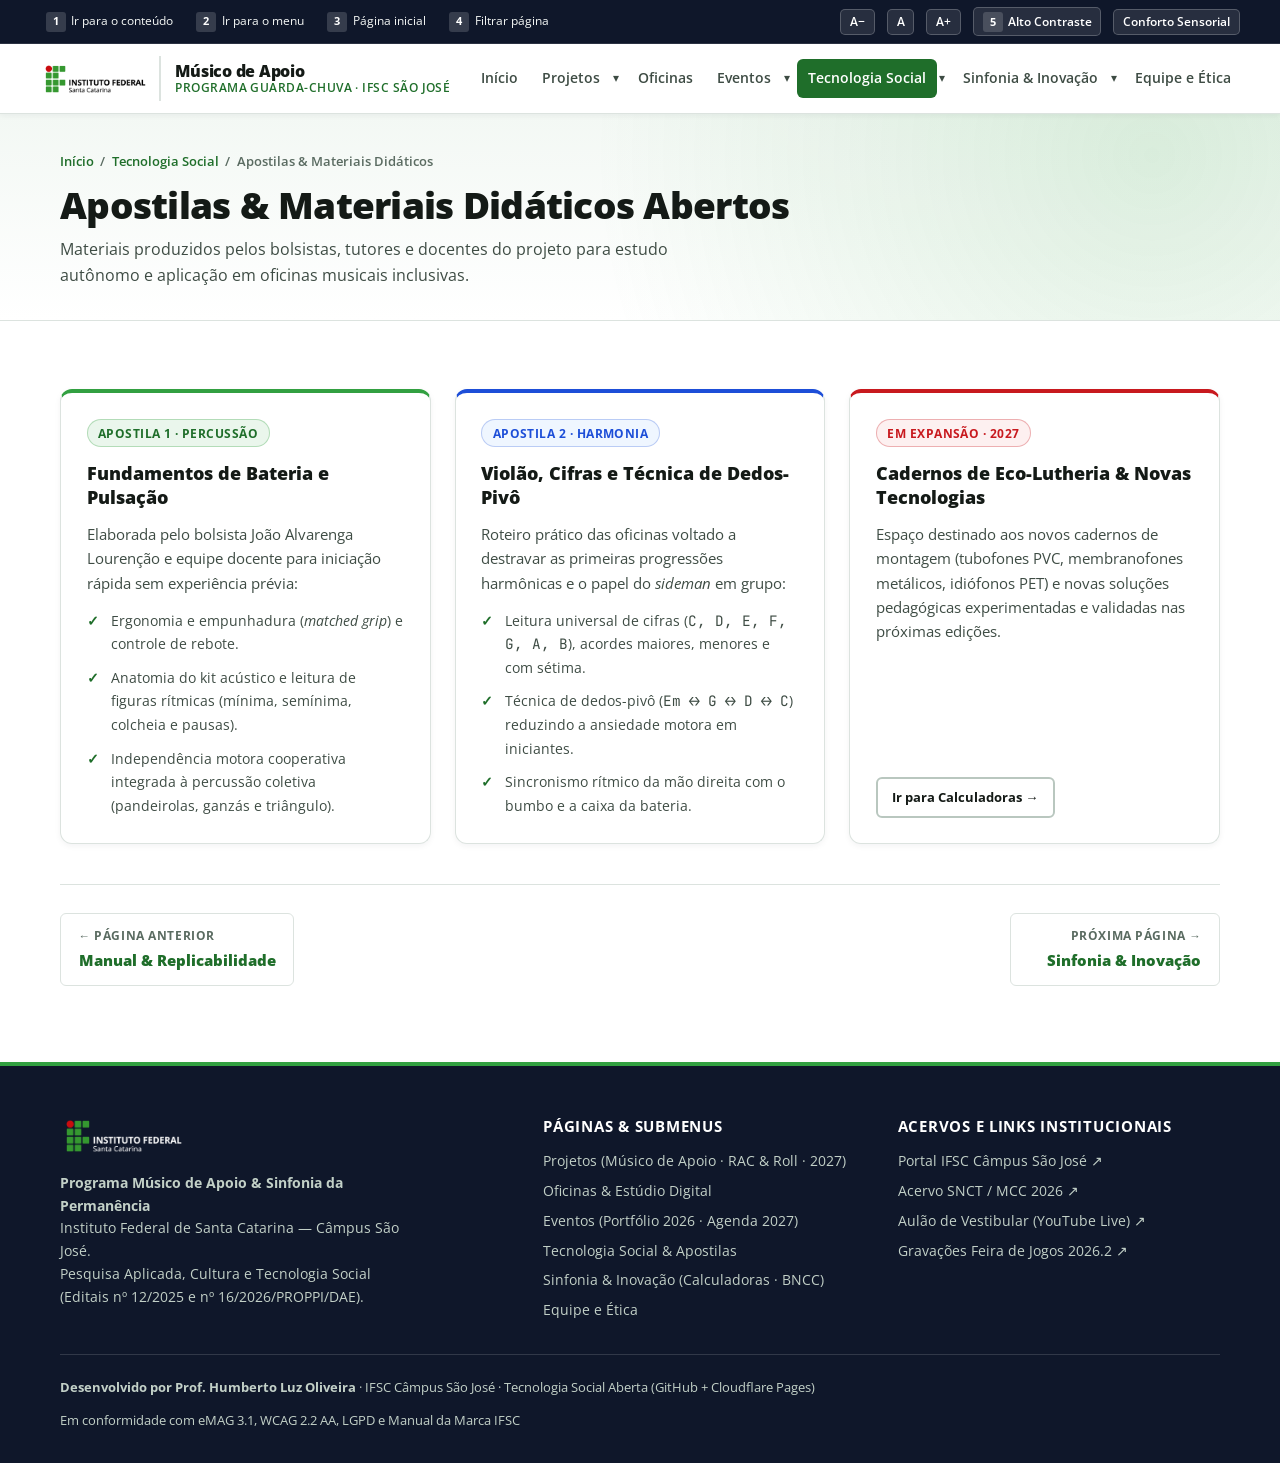
==== apostilas.html @ 7d4e24f7 "feat: versao inicial v3.1 do portal Programa Musico de Apoio e Sinfonia da Permanencia (12 paginas)" ====
<!DOCTYPE html>
<html lang="pt-BR">
<head>
  <meta charset="UTF-8">
  <meta name="viewport" content="width=device-width, initial-scale=1.0">
  <title>Apostilas & Materiais Didáticos | Programa Músico de Apoio — IFSC São José</title>
  <meta name="description" content="Apostilas de bateria, violão (dedos-pivô) e acervo aberto do Programa Músico de Apoio.">
  <link rel="preconnect" href="https://fonts.googleapis.com">
  <link rel="preconnect" href="https://fonts.gstatic.com" crossorigin>
  <link href="https://fonts.googleapis.com/css2?family=JetBrains+Mono:wght@500;700&family=Open+Sans:wght@400;600;700;800&display=swap" rel="stylesheet">
  <link rel="stylesheet" href="assets/css/style.css">
</head>
<body>

  <!-- BARRA DE ACESSIBILIDADE GOVERNAMENTAL (eMAG 3.1 / WCAG 2.2 AA / TEA) -->
  <div class="a11y-bar" role="region" aria-label="Barra de acessibilidade">
    <div class="container a11y-bar__inner">
      <ul class="a11y-shortcuts">
        <li><a href="#conteudo-principal" accesskey="1"><span class="a11y-key">1</span> Ir para o conteúdo</a></li>
        <li><a href="#menu-principal" accesskey="2"><span class="a11y-key">2</span> Ir para o menu</a></li>
        <li><a href="index.html" accesskey="3"><span class="a11y-key">3</span> Página inicial</a></li>
        <li><a href="#search-drawer" id="trigger-search" accesskey="4"><span class="a11y-key">4</span> Filtrar página</a></li>
      </ul>
      <div class="a11y-controls" role="group" aria-label="Controles visuais e sensoriais">
        <button type="button" class="a11y-btn" id="btn-font-dec" title="Diminuir tamanho da fonte" aria-label="Diminuir tamanho da fonte">A−</button>
        <button type="button" class="a11y-btn" id="btn-font-reset" title="Restaurar tamanho padrão da fonte" aria-label="Restaurar tamanho da fonte">A</button>
        <button type="button" class="a11y-btn" id="btn-font-inc" title="Aumentar tamanho da fonte" aria-label="Aumentar tamanho da fonte">A+</button>
        <button type="button" class="a11y-btn" id="btn-contrast" accesskey="5" aria-pressed="false" title="Alternar modo de alto contraste (Alt + 5)">
          <span class="a11y-key">5</span> Alto Contraste
        </button>
        <button type="button" class="a11y-btn" id="btn-motion" aria-pressed="false" title="Reduzir animações para conforto sensorial">
          Conforto Sensorial
        </button>
      </div>
    </div>
  </div>

  <!-- CABEÇALHO INSTITUCIONAL & MENU PRINCIPAL EXPANSÍVEL -->
  <header class="site-header" role="banner">
    <div class="container site-header__inner">
      <a href="index.html" class="brand-group" aria-label="IFSC Câmpus São José — Início do Portal Músico de Apoio">
        <div class="brand-logo-wrap">
          <img src="assets/img/ifsc-horizontal-cor.png" alt="Instituto Federal de Santa Catarina — IFSC" class="brand-logo logo-light" width="111" height="38">
          <img src="assets/img/ifsc-horizontal-branco.png" alt="Instituto Federal de Santa Catarina — IFSC" class="brand-logo logo-dark" width="111" height="38">
        </div>
        <div class="brand-text">
          <span class="brand-title">Músico de Apoio</span>
          <span class="brand-subtitle">Programa Guarda-Chuva · IFSC São José</span>
        </div>
      </a>

      <button type="button" class="nav-toggle" id="nav-toggle" aria-expanded="false" aria-controls="menu-principal">
        ☰ Menu
      </button>

      <nav class="main-nav" id="menu-principal" aria-label="Navegação principal do portal">
        <ul class="nav-list">
          <li class="nav-item"><a class="nav-link" href="index.html">Início</a></li>
          <li class="nav-item nav-item--has-sub">
            <a class="nav-link" href="projeto.html">Projetos</a>
            <button type="button" class="nav-caret-btn" aria-expanded="false" aria-label="Expandir submenu de Projetos">▾</button>
            <ul class="dropdown-menu" aria-label="Submenu de Projetos">
              <li><a class="dropdown-link" href="projeto.html">Músico de Apoio (Base &amp; Editais)<small>Metodologia PHC/PPE, Sala de Música e ciclos PROPPI/DAE</small></a></li>
              <li><a class="dropdown-link" href="projeto-rac-and-roll.html">Banda RAC &amp; Roll<small>Projeto musical organizado pelo Prof. Jorge Luiz Pereira</small></a></li>
              <li><a class="dropdown-link" href="projetos-futuros.html">Projetos Futuros · Ciclo 2027<small>Incubadora de novas iniciativas e oficinas em planejamento</small></a></li>
            </ul>
          </li>
          <li class="nav-item"><a class="nav-link" href="oficinas.html">Oficinas</a></li>
          <li class="nav-item nav-item--has-sub">
            <a class="nav-link" href="eventos.html">Eventos</a>
            <button type="button" class="nav-caret-btn" aria-expanded="false" aria-label="Expandir submenu de Eventos">▾</button>
            <ul class="dropdown-menu" aria-label="Submenu de Eventos">
              <li><a class="dropdown-link" href="eventos.html">Portfólio 2026 (Realizados)<small>SNCT/MCC, Aulão de Vestibular Live e Feira de Jogos</small></a></li>
              <li><a class="dropdown-link" href="eventos-2027.html">Agenda &amp; Eventos 2027<small>Calendário anual de apresentações e participações previstas</small></a></li>
            </ul>
          </li>
          <li class="nav-item nav-item--has-sub">
            <a class="nav-link active" href="tecnologia-social.html">Tecnologia Social</a>
            <button type="button" class="nav-caret-btn" aria-expanded="false" aria-label="Expandir submenu de Tecnologia Social">▾</button>
            <ul class="dropdown-menu" aria-label="Submenu de Tecnologia Social">
              <li><a class="dropdown-link" href="tecnologia-social.html">Manual &amp; Replicabilidade<small>Guia de implantação na Rede Federal e ciência aberta</small></a></li>
              <li><a class="dropdown-link active" href="apostilas.html" aria-current="page">Apostilas &amp; Materiais Didáticos<small>Bateria, Violão (dedos-pivô) e futuras tecnologias compartilhadas</small></a></li>
            </ul>
          </li>
          <li class="nav-item nav-item--has-sub">
            <a class="nav-link" href="sinfonia-inovacao.html">Sinfonia &amp; Inovação</a>
            <button type="button" class="nav-caret-btn" aria-expanded="false" aria-label="Expandir submenu de Sinfonia &amp; Inovação">▾</button>
            <ul class="dropdown-menu" aria-label="Submenu de Sinfonia &amp; Inovação">
              <li><a class="dropdown-link" href="sinfonia-inovacao.html">Calculadoras Científicas (PVC &amp; Domo 2V)<small>Eco-Lutheria e Geometria Geodésica 100% no navegador</small></a></li>
              <li><a class="dropdown-link" href="sinfonia-bncc.html">Matriz BNCC &amp; 7 Encontros<small>5 Unidades Curriculares, 11 habilidades e trilha didática</small></a></li>
            </ul>
          </li>
          <li class="nav-item"><a class="nav-link" href="equipe.html">Equipe e Ética</a></li>
        </ul>
      </nav>
    </div>

    <div class="search-drawer" id="search-drawer" hidden>
      <div class="container search-drawer__inner">
        <label for="site-search-input" class="sr-only">Filtrar conteúdos nesta página</label>
        <input type="search" id="site-search-input" class="search-input" placeholder="Filtrar conteúdos desta página (ex.: RAC &amp; Roll, BNCC, Domo, Tubofone, SNCT, ODS)...">
        <span class="search-results-count" id="search-results-count" aria-live="polite">Digite para filtrar</span>
        <button type="button" class="btn btn-secondary btn-sm" id="search-close">Fechar</button>
      </div>
    </div>
  </header>

  <main id="conteudo-principal" tabindex="-1">
    <section class="page-hero">
      <div class="container">
        <nav aria-label="Caminho de navegação">
          <ol class="breadcrumb">
            <li><a href="index.html">Início</a></li> <li aria-hidden="true">/</li> <li><a href="tecnologia-social.html">Tecnologia Social</a></li> <li aria-hidden="true">/</li> <li aria-current="page">Apostilas &amp; Materiais Didáticos</li>
          </ol>
        </nav>
        <h1>Apostilas &amp; Materiais Didáticos Abertos</h1>
        <p>Materiais produzidos pelos bolsistas, tutores e docentes do projeto para estudo autônomo e aplicação em oficinas musicais inclusivas.</p>
      </div>
    </section>
    <section class="section">
      <div class="container">
        <div class="grid-3" style="margin-bottom:2rem;">
          <article class="card card--accent-green" data-searchable>
            <span class="pill">Apostila 1 · Percussão</span>
            <h3>Fundamentos de Bateria e Pulsação</h3>
            <p>Elaborada pelo bolsista João Alvarenga Lourenção e equipe docente para iniciação rápida sem experiência prévia:</p>
            <ul class="check-list">
              <li>Ergonomia e empunhadura (<em>matched grip</em>) e controle de rebote.</li>
              <li>Anatomia do kit acústico e leitura de figuras rítmicas (mínima, semínima, colcheia e pausas).</li>
              <li>Independência motora cooperativa integrada à percussão coletiva (pandeirolas, ganzás e triângulo).</li>
            </ul>
          </article>

          <article class="card card--accent-blue" data-searchable>
            <span class="pill pill--blue">Apostila 2 · Harmonia</span>
            <h3>Violão, Cifras e Técnica de Dedos-Pivô</h3>
            <p>Roteiro prático das oficinas voltado a destravar as primeiras progressões harmônicas e o papel do <em>sideman</em> em grupo:</p>
            <ul class="check-list">
              <li>Leitura universal de cifras (<span class="mono">C, D, E, F, G, A, B</span>), acordes maiores, menores e com sétima.</li>
              <li>Técnica de dedos-pivô (<span class="mono">Em ↔ G ↔ D ↔ C</span>) reduzindo a ansiedade motora em iniciantes.</li>
              <li>Sincronismo rítmico da mão direita com o bumbo e a caixa da bateria.</li>
            </ul>
          </article>

          <article class="card card--accent-red" data-searchable>
            <span class="pill pill--red">Em Expansão · 2027</span>
            <h3>Cadernos de Eco-Lutheria &amp; Novas Tecnologias</h3>
            <p>Espaço destinado aos novos cadernos de montagem (tubofones PVC, membranofones metálicos, idiófonos PET) e novas soluções pedagógicas experimentadas e validadas nas próximas edições.</p>
            <div style="margin-top:auto;padding-top:0.5rem;">
              <a href="sinfonia-inovacao.html" class="btn btn-secondary btn-sm">Ir para Calculadoras →</a>
            </div>
          </article>
        </div>

      <nav class="page-pager" aria-label="Navegação entre páginas">
        <a href="tecnologia-social.html" class="pager-link"><span class="pager-dir">← Página anterior</span><span class="pager-title">Manual &amp; Replicabilidade</span></a>
        <a href="sinfonia-inovacao.html" class="pager-link pager-link--next"><span class="pager-dir">Próxima página →</span><span class="pager-title">Sinfonia &amp; Inovação</span></a>
      </nav>
      </div>
    </section>
  </main>

  <!-- RODAPÉ INSTITUCIONAL -->
  <footer class="site-footer" role="contentinfo">
    <div class="container">
      <div class="footer-grid">
        <div>
          <img src="assets/img/ifsc-horizontal-branco.png" alt="Instituto Federal de Santa Catarina — IFSC" class="footer-logo" width="128" height="44">
          <p style="font-size:0.86rem;color:var(--text-on-dark-muted);margin:0;max-width:44ch;">
            <strong>Programa Músico de Apoio &amp; Sinfonia da Permanência</strong><br>
            Instituto Federal de Santa Catarina — Câmpus São José.<br>
            Pesquisa Aplicada, Cultura e Tecnologia Social (Editais nº 12/2025 e nº 16/2026/PROPPI/DAE).
          </p>
        </div>

        <div>
          <h3>Páginas &amp; Submenus</h3>
          <ul class="footer-links">
            <li><a href="projeto.html">Projetos (Músico de Apoio · RAC &amp; Roll · 2027)</a></li>
            <li><a href="oficinas.html">Oficinas &amp; Estúdio Digital</a></li>
            <li><a href="eventos.html">Eventos (Portfólio 2026 · Agenda 2027)</a></li>
            <li><a href="tecnologia-social.html">Tecnologia Social &amp; Apostilas</a></li>
            <li><a href="sinfonia-inovacao.html">Sinfonia &amp; Inovação (Calculadoras · BNCC)</a></li>
            <li><a href="equipe.html">Equipe e Ética</a></li>
          </ul>
        </div>

        <div>
          <h3>Acervos e Links Institucionais</h3>
          <ul class="footer-links">
            <li><a href="https://www.ifsc.edu.br/web/campus-sao-jose" target="_blank" rel="noopener noreferrer">Portal IFSC Câmpus São José ↗</a></li>
            <li><a href="https://drive.google.com/drive/folders/19b-qqgw5ElqcGSa6ewLfSHoE83AjjyEx?usp=sharing" target="_blank" rel="noopener noreferrer">Acervo SNCT / MCC 2026 ↗</a></li>
            <li><a href="https://www.youtube.com/live/t1BAm_mXt-0" target="_blank" rel="noopener noreferrer">Aulão de Vestibular (YouTube Live) ↗</a></li>
            <li><a href="https://drive.google.com/drive/folders/1a1DQWz-fpDmJqDzLh6jj91_zjrW52owD?usp=drive_link" target="_blank" rel="noopener noreferrer">Gravações Feira de Jogos 2026.2 ↗</a></li>
          </ul>
        </div>
      </div>

      <div class="footer-bottom">
        <span><strong>Desenvolvido por Prof. Humberto Luz Oliveira</strong> · IFSC Câmpus São José · Tecnologia Social Aberta (GitHub + Cloudflare Pages)</span>
        <span>Em conformidade com eMAG 3.1, WCAG 2.2 AA, LGPD e Manual da Marca IFSC</span>
      </div>
    </div>
  </footer>

  <!-- VLibras Widget Oficial do Governo Federal -->
  <div vw class="enabled">
    <div vw-access-button class="active"></div>
    <div vw-plugin-wrapper>
      <div class="vw-plugin-top-wrapper"></div>
    </div>
  </div>
  <script src="https://vlibras.gov.br/app/vlibras-plugin.js"></script>
  <script>if (window.VLibras) { new window.VLibras.Widget('https://vlibras.gov.br/app'); }</script>

  <script src="assets/js/main.js"></script>
</body>
</html>
---- assets/css/style.css ----
/* ==========================================================================
   PORTAL MÚSICO DE APOIO & SINFONIA DA PERMANÊNCIA — IFSC CÂMPUS SÃO JOSÉ
   Design System Oficial (Manual da Marca IFSC 2017 · eMAG 3.1 · WCAG 2.2 AA)
   ========================================================================== */

:root {
  /* Paleta Institucional IFSC */
  --ifsc-verde: #32A041;          /* rgb(50, 160, 65) - Primária oficial */
  --ifsc-verde-escuro: #1F6E2A;   /* Contraste >= 5.9:1 sobre branco (WCAG AA) */
  --ifsc-verde-profundo: #123F19; /* Fundos editoriais profundos */
  --ifsc-verde-suave: #EAF6EC;    /* Superfícies suaves */
  --ifsc-vermelho: #C8191E;       /* rgb(200, 25, 30) - Ponto focal oficial */
  --ifsc-vermelho-suave: #FDF0F0;

  /* Neutros Editoriais */
  --bg-page: #FFFFFF;
  --bg-subtle: #F5F7F6;
  --bg-card: #FFFFFF;
  --bg-dark: #0F172A;
  --bg-dark-elevated: #1E293B;
  --border-color: #DCE3DF;
  --border-strong: #B9C7BF;

  /* Tipografia */
  --text-main: #141A16;
  --text-secondary: #3E4C44;
  --text-muted: #5A6B61;
  --text-on-dark: #F4F7F5;
  --text-on-dark-muted: #C2D0C7;

  /* Semântica (sempre acompanhada de ícone + rótulo textual) */
  --accent-blue: #1D4ED8;
  --accent-blue-soft: #EFF6FF;
  --accent-amber: #B45309;
  --accent-amber-soft: #FFFBEB;

  /* Tipografia e Ritmo */
  --font-sans: 'Open Sans', -apple-system, BlinkMacSystemFont, 'Segoe UI', Roboto, sans-serif;
  --font-mono: 'JetBrains Mono', ui-monospace, SFMono-Regular, Menlo, monospace;
  --font-scale: 1;

  --radius-sm: 6px;
  --radius-md: 12px;
  --radius-lg: 18px;
  --radius-pill: 9999px;

  --shadow-sm: 0 2px 6px rgba(15, 23, 42, 0.05);
  --shadow-md: 0 10px 28px -8px rgba(15, 23, 42, 0.10);
  --shadow-lg: 0 20px 44px -14px rgba(15, 23, 42, 0.14);

  --container-max: 1200px;
  --header-offset: 118px;
}

/* ==========================================================================
   MODO ALTO CONTRASTE (eMAG 3.1 / WCAG AAA)
   ========================================================================== */
html.high-contrast {
  --ifsc-verde: #00FF66;
  --ifsc-verde-escuro: #00FF66;
  --ifsc-verde-profundo: #000000;
  --ifsc-verde-suave: #111111;
  --ifsc-vermelho: #FFEB00;
  --ifsc-vermelho-suave: #1A1A00;

  --bg-page: #000000;
  --bg-subtle: #0A0A0A;
  --bg-card: #000000;
  --bg-dark: #000000;
  --bg-dark-elevated: #111111;
  --border-color: #FFFFFF;
  --border-strong: #FFEB00;

  --text-main: #FFFFFF;
  --text-secondary: #FFFFFF;
  --text-muted: #FFEB00;
  --text-on-dark: #FFFFFF;
  --text-on-dark-muted: #FFEB00;

  --accent-blue: #66D9FF;
  --accent-blue-soft: #0D1B2A;
  --accent-amber: #FFEB00;
  --accent-amber-soft: #1F1B00;

  --shadow-sm: none;
  --shadow-md: none;
  --shadow-lg: none;
}

html.high-contrast .logo-light { display: none; }
html.high-contrast .logo-dark { display: block; }
html.high-contrast a,
html.high-contrast .nav-link.active {
  text-decoration: underline;
}
html.high-contrast .btn-primary {
  background: #FFEB00;
  color: #000000;
  border: 2px solid #FFFFFF;
}
html.high-contrast .btn-secondary {
  background: #000000;
  color: #FFFFFF;
  border: 2px solid #FFEB00;
}

/* Redução de Animações (Conforto Sensorial TEA/NAPNE + prefers-reduced-motion) */
html.reduce-motion *,
html.reduce-motion *::before,
html.reduce-motion *::after {
  animation-duration: 0.001ms !important;
  animation-iteration-count: 1 !important;
  transition-duration: 0.001ms !important;
  scroll-behavior: auto !important;
}

@media (prefers-reduced-motion: reduce) {
  *, *::before, *::after {
    animation-duration: 0.001ms !important;
    animation-iteration-count: 1 !important;
    transition-duration: 0.001ms !important;
    scroll-behavior: auto !important;
  }
}

/* ==========================================================================
   BASE & RESET SEMÂNTICO
   ========================================================================== */
*, *::before, *::after {
  box-sizing: border-box;
}

html {
  font-size: calc(16px * var(--font-scale));
  scroll-behavior: smooth;
  scroll-padding-top: var(--header-offset);
}

body {
  margin: 0;
  font-family: var(--font-sans);
  background-color: var(--bg-page);
  color: var(--text-main);
  line-height: 1.65;
  -webkit-font-smoothing: antialiased;
}

img {
  max-width: 100%;
  height: auto;
  display: block;
}

a {
  color: var(--ifsc-verde-escuro);
  text-decoration-thickness: 1.5px;
  text-underline-offset: 3px;
}

a:hover {
  color: var(--ifsc-verde-profundo);
}

:focus-visible {
  outline: 3px solid var(--ifsc-vermelho);
  outline-offset: 3px;
  border-radius: 4px;
}

.sr-only {
  position: absolute;
  width: 1px;
  height: 1px;
  padding: 0;
  margin: -1px;
  overflow: hidden;
  clip: rect(0, 0, 0, 0);
  white-space: nowrap;
  border: 0;
}

.container {
  width: 100%;
  max-width: var(--container-max);
  margin: 0 auto;
  padding: 0 1.25rem;
}

.mono {
  font-family: var(--font-mono);
}

/* ==========================================================================
   1. BARRA DE ACESSIBILIDADE GOVERNAMENTAL (eMAG 3.1)
   ========================================================================== */
.a11y-bar {
  background: var(--bg-dark);
  color: var(--text-on-dark);
  font-size: 0.78rem;
  border-bottom: 1px solid rgba(255, 255, 255, 0.12);
}

.a11y-bar__inner {
  display: flex;
  flex-wrap: wrap;
  align-items: center;
  justify-content: space-between;
  gap: 0.5rem 1rem;
  padding: 0.45rem 0;
}

.a11y-shortcuts,
.a11y-controls {
  display: flex;
  flex-wrap: wrap;
  align-items: center;
  gap: 0.4rem 0.75rem;
  list-style: none;
  margin: 0;
  padding: 0;
}

.a11y-shortcuts a {
  color: var(--text-on-dark);
  text-decoration: none;
  display: inline-flex;
  align-items: center;
  gap: 0.35rem;
  padding: 0.15rem 0.35rem;
  border-radius: 4px;
}

.a11y-shortcuts a:hover {
  background: rgba(255, 255, 255, 0.12);
  color: #FFFFFF;
}

.a11y-key {
  display: inline-flex;
  align-items: center;
  justify-content: center;
  min-width: 1.25rem;
  height: 1.25rem;
  padding: 0 0.25rem;
  border-radius: 3px;
  background: rgba(255, 255, 255, 0.16);
  color: #FFFFFF;
  font-weight: 700;
  font-size: 0.7rem;
}

.a11y-btn {
  background: rgba(255, 255, 255, 0.1);
  color: #FFFFFF;
  border: 1px solid rgba(255, 255, 255, 0.22);
  border-radius: 5px;
  padding: 0.22rem 0.55rem;
  font-family: inherit;
  font-size: 0.75rem;
  font-weight: 600;
  cursor: pointer;
  display: inline-flex;
  align-items: center;
  gap: 0.3rem;
  transition: background 0.2s ease, border-color 0.2s ease;
}

.a11y-btn:hover,
.a11y-btn[aria-pressed="true"] {
  background: var(--ifsc-verde);
  border-color: #FFFFFF;
  color: #FFFFFF;
}

html.high-contrast .a11y-btn[aria-pressed="true"] {
  background: #FFEB00;
  color: #000000;
}

/* ==========================================================================
   2. HEADER INSTITUCIONAL & NAVEGAÇÃO PRINCIPAL
   ========================================================================== */
.site-header {
  position: sticky;
  top: 0;
  z-index: 1000;
  background: rgba(255, 255, 255, 0.96);
  backdrop-filter: blur(12px);
  border-bottom: 1px solid var(--border-color);
  box-shadow: var(--shadow-sm);
}

html.high-contrast .site-header {
  background: #000000;
  border-bottom: 2px solid #FFFFFF;
}

.site-header__inner {
  display: flex;
  align-items: center;
  justify-content: space-between;
  gap: 1.25rem;
  padding: 0.75rem 0;
}

.brand-group {
  display: flex;
  align-items: center;
  gap: 0.9rem;
  text-decoration: none;
  color: var(--text-main);
  flex-shrink: 0;
}

.brand-logo-wrap {
  /* Margem de segurança conforme Manual da Marca IFSC */
  padding: 0.2rem 0.5rem 0.2rem 0;
  border-right: 2px solid var(--border-color);
}

.brand-logo {
  height: 38px;
  width: auto;
}

.logo-dark { display: none; }

.brand-text {
  display: flex;
  flex-direction: column;
  line-height: 1.2;
}

.brand-title {
  font-size: 1.02rem;
  font-weight: 800;
  color: var(--text-main);
  letter-spacing: -0.015em;
}

.brand-subtitle {
  font-size: 0.72rem;
  font-weight: 600;
  color: var(--ifsc-verde-escuro);
  text-transform: uppercase;
  letter-spacing: 0.04em;
}

.nav-toggle {
  display: none;
  background: var(--bg-subtle);
  border: 1px solid var(--border-strong);
  color: var(--text-main);
  border-radius: var(--radius-sm);
  padding: 0.45rem 0.7rem;
  font-size: 0.85rem;
  font-weight: 700;
  cursor: pointer;
  align-items: center;
  gap: 0.4rem;
}

.main-nav {
  display: flex;
  align-items: center;
}

.nav-list {
  display: flex;
  align-items: center;
  gap: 0.15rem;
  list-style: none;
  margin: 0;
  padding: 0;
}

.nav-item {
  position: relative;
}

.nav-item--has-sub {
  display: inline-flex;
  align-items: center;
}

.nav-link {
  display: inline-flex;
  align-items: center;
  gap: 0.3rem;
  padding: 0.5rem 0.68rem;
  border-radius: var(--radius-sm);
  font-size: 0.85rem;
  font-weight: 600;
  color: var(--text-secondary);
  text-decoration: none;
  transition: background 0.18s ease, color 0.18s ease;
  white-space: nowrap;
}

.nav-link:hover {
  background: var(--ifsc-verde-suave);
  color: var(--ifsc-verde-escuro);
}

.nav-link.active {
  background: var(--ifsc-verde-escuro);
  color: #FFFFFF;
}

.nav-caret-btn {
  background: transparent;
  border: 0;
  color: var(--text-secondary);
  padding: 0.42rem 0.32rem;
  margin-left: -0.2rem;
  border-radius: var(--radius-sm);
  cursor: pointer;
  font-size: 0.72rem;
  line-height: 1;
  display: inline-flex;
  align-items: center;
  justify-content: center;
  transition: background 0.18s ease, transform 0.18s ease, color 0.18s ease;
}

.nav-caret-btn:hover {
  background: var(--ifsc-verde-suave);
  color: var(--ifsc-verde-escuro);
}

.nav-item.open > .nav-caret-btn {
  transform: rotate(180deg);
}

.dropdown-menu {
  position: absolute;
  top: calc(100% + 4px);
  left: 0;
  min-width: 265px;
  list-style: none;
  margin: 0;
  padding: 0.45rem;
  background: var(--bg-card);
  border: 1px solid var(--border-strong);
  border-top: 3px solid var(--ifsc-verde);
  border-radius: var(--radius-md);
  box-shadow: var(--shadow-lg);
  z-index: 1100;
  opacity: 0;
  visibility: hidden;
  transform: translateY(6px);
  transition: opacity 0.16s ease, transform 0.16s ease, visibility 0.16s ease;
}

/* Ponte invisível evita que o menu feche ao mover o mouse do link até o dropdown */
.dropdown-menu::before {
  content: "";
  position: absolute;
  top: -10px;
  left: 0;
  right: 0;
  height: 10px;
}

.nav-item--has-sub:hover > .dropdown-menu,
.nav-item--has-sub:focus-within > .dropdown-menu,
.nav-item--has-sub.open > .dropdown-menu {
  opacity: 1;
  visibility: visible;
  transform: translateY(0);
}

.dropdown-link {
  display: flex;
  flex-direction: column;
  gap: 0.1rem;
  padding: 0.58rem 0.75rem;
  border-radius: var(--radius-sm);
  text-decoration: none;
  color: var(--text-main);
  font-size: 0.84rem;
  font-weight: 700;
  transition: background 0.15s ease, color 0.15s ease;
}

.dropdown-link small {
  font-size: 0.72rem;
  font-weight: 500;
  color: var(--text-muted);
}

.dropdown-link:hover {
  background: var(--ifsc-verde-suave);
  color: var(--ifsc-verde-escuro);
}

.dropdown-link.active {
  background: var(--ifsc-verde-suave);
  color: var(--ifsc-verde-escuro);
  border-left: 3px solid var(--ifsc-verde-escuro);
}

html.high-contrast .dropdown-menu {
  background: #000000;
  border: 2px solid #FFEB00;
}

html.high-contrast .dropdown-link.active {
  background: #1A1A00;
  color: #FFEB00;
  border-left-color: #FFEB00;
}

/* Barra de Busca Rápida (Alt + 4) */
.search-drawer {
  background: var(--bg-subtle);
  border-top: 1px solid var(--border-color);
  padding: 0.7rem 0;
}

.search-drawer[hidden] {
  display: none;
}

.search-drawer__inner {
  display: flex;
  align-items: center;
  gap: 0.75rem;
}

.search-input {
  flex: 1;
  padding: 0.55rem 0.9rem;
  border: 1.5px solid var(--border-strong);
  border-radius: var(--radius-sm);
  font-family: inherit;
  font-size: 0.9rem;
  background: var(--bg-card);
  color: var(--text-main);
}

.search-results-count {
  font-size: 0.8rem;
  font-weight: 600;
  color: var(--text-muted);
  white-space: nowrap;
}

/* ==========================================================================
   3. HERO EDITORIAL (INÍCIO)
   ========================================================================== */
.hero {
  position: relative;
  overflow: hidden;
  padding: 4rem 0 3.75rem;
  background:
    radial-gradient(circle at 88% 18%, rgba(50, 160, 65, 0.12), transparent 44%),
    radial-gradient(circle at 12% 85%, rgba(200, 25, 30, 0.06), transparent 38%),
    linear-gradient(180deg, #F4F9F5 0%, #FFFFFF 100%);
  border-bottom: 1px solid var(--border-color);
}

html.high-contrast .hero {
  background: #000000;
}

.hero__grid {
  display: grid;
  grid-template-columns: 1.25fr 0.95fr;
  gap: 2.75rem;
  align-items: center;
}

.eyebrow {
  display: inline-flex;
  align-items: center;
  gap: 0.5rem;
  padding: 0.32rem 0.85rem;
  border-radius: var(--radius-pill);
  background: var(--ifsc-verde-suave);
  border: 1px solid rgba(50, 160, 65, 0.35);
  color: var(--ifsc-verde-escuro);
  font-size: 0.76rem;
  font-weight: 700;
  letter-spacing: 0.04em;
  text-transform: uppercase;
  margin-bottom: 1rem;
}

.eyebrow-dot {
  width: 8px;
  height: 8px;
  border-radius: 50%;
  background: var(--ifsc-vermelho);
  flex-shrink: 0;
}

.hero h1 {
  margin: 0 0 1rem;
  font-size: clamp(1.9rem, 3.6vw, 2.85rem);
  font-weight: 800;
  line-height: 1.15;
  letter-spacing: -0.025em;
  color: var(--text-main);
}

.hero h1 .highlight {
  color: var(--ifsc-verde-escuro);
}

.hero__lead {
  font-size: 1.03rem;
  color: var(--text-secondary);
  margin: 0 0 1.65rem;
  max-width: 60ch;
}

.hero__actions {
  display: flex;
  flex-wrap: wrap;
  gap: 0.85rem;
  margin-bottom: 2rem;
}

/* Botões Padrão */
.btn {
  display: inline-flex;
  align-items: center;
  justify-content: center;
  gap: 0.5rem;
  padding: 0.78rem 1.35rem;
  border-radius: var(--radius-sm);
  font-family: inherit;
  font-size: 0.92rem;
  font-weight: 700;
  text-decoration: none;
  cursor: pointer;
  border: 2px solid transparent;
  transition: transform 0.16s ease, box-shadow 0.16s ease, background 0.16s ease;
}

.btn:hover {
  transform: translateY(-1px);
}

.btn-primary {
  background: var(--ifsc-verde-escuro);
  color: #FFFFFF;
  box-shadow: 0 6px 18px rgba(31, 110, 42, 0.25);
}

.btn-primary:hover {
  background: var(--ifsc-verde-profundo);
  color: #FFFFFF;
}

.btn-secondary {
  background: var(--bg-card);
  color: var(--text-main);
  border-color: var(--border-strong);
}

.btn-secondary:hover {
  border-color: var(--ifsc-verde-escuro);
  color: var(--ifsc-verde-escuro);
  background: var(--ifsc-verde-suave);
}

.btn-accent {
  background: var(--ifsc-vermelho);
  color: #FFFFFF;
}

.btn-accent:hover {
  background: #A01217;
  color: #FFFFFF;
}

.btn-sm {
  padding: 0.48rem 0.9rem;
  font-size: 0.82rem;
}

/* KPI Strip no Hero */
.hero__metrics {
  display: grid;
  grid-template-columns: repeat(4, 1fr);
  gap: 0.75rem;
  padding-top: 1.5rem;
  border-top: 1px solid var(--border-color);
}

.metric-item {
  background: var(--bg-card);
  border: 1px solid var(--border-color);
  border-radius: var(--radius-md);
  padding: 0.85rem 0.9rem;
  box-shadow: var(--shadow-sm);
}

.metric-value {
  display: block;
  font-size: 1.3rem;
  font-weight: 800;
  color: var(--ifsc-verde-escuro);
  line-height: 1.15;
}

.metric-label {
  display: block;
  font-size: 0.74rem;
  font-weight: 600;
  color: var(--text-muted);
  margin-top: 0.2rem;
}

/* Visual Card do Hero (Domo 2V + Ondas Acústicas) */
.hero-visual {
  background: var(--bg-dark);
  color: var(--text-on-dark);
  border-radius: var(--radius-lg);
  padding: 1.5rem;
  border: 1px solid rgba(50, 160, 65, 0.35);
  box-shadow: var(--shadow-lg);
}

.hero-visual__caption {
  display: flex;
  justify-content: space-between;
  align-items: center;
  gap: 0.5rem;
  font-size: 0.76rem;
  color: var(--text-on-dark-muted);
  margin-top: 0.85rem;
  padding-top: 0.75rem;
  border-top: 1px solid rgba(255, 255, 255, 0.12);
}

/* ==========================================================================
   3B. CABEÇALHO DE SUBPÁGINA (ESTILO MULTIPÁGINA), BREADCRUMB E PAGER
   ========================================================================== */
.page-hero {
  background:
    radial-gradient(circle at 90% 20%, rgba(50, 160, 65, 0.14), transparent 48%),
    linear-gradient(180deg, #F3F8F4 0%, #FFFFFF 100%);
  border-bottom: 1px solid var(--border-color);
  padding: 2.35rem 0 2rem;
}

html.high-contrast .page-hero {
  background: #000000;
}

.breadcrumb {
  display: flex;
  flex-wrap: wrap;
  align-items: center;
  gap: 0.4rem;
  list-style: none;
  margin: 0 0 0.75rem;
  padding: 0;
  font-size: 0.8rem;
  font-weight: 600;
  color: var(--text-muted);
}

.breadcrumb a {
  color: var(--ifsc-verde-escuro);
  text-decoration: none;
}

.breadcrumb a:hover {
  text-decoration: underline;
}

.page-hero h1 {
  margin: 0 0 0.55rem;
  font-size: clamp(1.6rem, 3vw, 2.3rem);
  font-weight: 800;
  line-height: 1.18;
  letter-spacing: -0.02em;
  color: var(--text-main);
}

.page-hero p {
  margin: 0;
  max-width: 72ch;
  font-size: 0.98rem;
  color: var(--text-secondary);
}

/* Cards de Navegação Rápida na Home */
.hub-card {
  background: var(--bg-card);
  border: 1px solid var(--border-color);
  border-radius: var(--radius-md);
  padding: 1.5rem;
  text-decoration: none;
  color: inherit;
  display: flex;
  flex-direction: column;
  gap: 0.65rem;
  box-shadow: var(--shadow-sm);
  transition: transform 0.18s ease, box-shadow 0.18s ease, border-color 0.18s ease;
}

.hub-card:hover {
  transform: translateY(-3px);
  border-color: var(--ifsc-verde);
  box-shadow: var(--shadow-md);
  color: inherit;
}

.hub-card__cta {
  margin-top: auto;
  padding-top: 0.5rem;
  font-size: 0.84rem;
  font-weight: 700;
  color: var(--ifsc-verde-escuro);
}

/* Navegação Anterior / Próxima no rodapé de cada subpágina */
.page-pager {
  display: flex;
  flex-wrap: wrap;
  justify-content: space-between;
  gap: 1rem;
  padding: 1.75rem 0 0.5rem;
  margin-top: 2.5rem;
  border-top: 1px solid var(--border-color);
}

.pager-link {
  display: inline-flex;
  flex-direction: column;
  gap: 0.15rem;
  padding: 0.75rem 1.1rem;
  border-radius: var(--radius-sm);
  border: 1px solid var(--border-color);
  background: var(--bg-card);
  text-decoration: none;
  min-width: 210px;
  transition: border-color 0.18s ease, background 0.18s ease;
}

.pager-link:hover {
  border-color: var(--ifsc-verde);
  background: var(--ifsc-verde-suave);
}

.pager-link--next {
  text-align: right;
  margin-left: auto;
}

.pager-dir {
  font-size: 0.72rem;
  font-weight: 700;
  text-transform: uppercase;
  letter-spacing: 0.05em;
  color: var(--text-muted);
}

.pager-title {
  font-size: 0.94rem;
  font-weight: 800;
  color: var(--ifsc-verde-escuro);
}

/* ==========================================================================
   4. SEÇÕES GERAIS E CABEÇALHOS EDITORIAIS
   ========================================================================== */
.section {
  padding: 4.25rem 0;
}

.section--alt {
  background: var(--bg-subtle);
  border-top: 1px solid var(--border-color);
  border-bottom: 1px solid var(--border-color);
}

.section-header {
  max-width: 780px;
  margin-bottom: 2.25rem;
}

.section-tag {
  display: inline-block;
  font-size: 0.74rem;
  font-weight: 800;
  text-transform: uppercase;
  letter-spacing: 0.08em;
  color: var(--ifsc-verde-escuro);
  margin-bottom: 0.45rem;
}

.section-header h2 {
  margin: 0 0 0.65rem;
  font-size: clamp(1.5rem, 2.7vw, 2.05rem);
  font-weight: 800;
  line-height: 1.22;
  letter-spacing: -0.02em;
  color: var(--text-main);
}

.section-header p {
  margin: 0;
  color: var(--text-secondary);
  font-size: 0.98rem;
}

/* Grids e Cards */
.grid-2 {
  display: grid;
  grid-template-columns: repeat(2, 1fr);
  gap: 1.5rem;
}

.grid-3 {
  display: grid;
  grid-template-columns: repeat(3, 1fr);
  gap: 1.5rem;
}

.grid-4 {
  display: grid;
  grid-template-columns: repeat(4, 1fr);
  gap: 1.2rem;
}

.card {
  background: var(--bg-card);
  border: 1px solid var(--border-color);
  border-radius: var(--radius-md);
  padding: 1.6rem;
  box-shadow: var(--shadow-sm);
  display: flex;
  flex-direction: column;
  gap: 0.85rem;
  transition: transform 0.2s ease, box-shadow 0.2s ease, border-color 0.2s ease;
}

.card:hover {
  border-color: var(--ifsc-verde);
  box-shadow: var(--shadow-md);
}

.card--accent-green {
  border-top: 4px solid var(--ifsc-verde);
}

.card--accent-red {
  border-top: 4px solid var(--ifsc-vermelho);
}

.card--accent-blue {
  border-top: 4px solid var(--accent-blue);
}

.card h3 {
  margin: 0;
  font-size: 1.15rem;
  font-weight: 800;
  color: var(--text-main);
  line-height: 1.3;
}

.card p {
  margin: 0;
  font-size: 0.92rem;
  color: var(--text-secondary);
}

.pill {
  display: inline-flex;
  align-items: center;
  gap: 0.35rem;
  width: fit-content;
  padding: 0.22rem 0.65rem;
  border-radius: var(--radius-pill);
  font-size: 0.72rem;
  font-weight: 700;
  text-transform: uppercase;
  letter-spacing: 0.04em;
  background: var(--ifsc-verde-suave);
  color: var(--ifsc-verde-escuro);
  border: 1px solid rgba(50, 160, 65, 0.3);
}

.pill--red {
  background: var(--ifsc-vermelho-suave);
  color: var(--ifsc-vermelho);
  border-color: rgba(200, 25, 30, 0.3);
}

.pill--blue {
  background: var(--accent-blue-soft);
  color: var(--accent-blue);
  border-color: rgba(29, 78, 216, 0.25);
}

.check-list {
  list-style: none;
  margin: 0;
  padding: 0;
  display: flex;
  flex-direction: column;
  gap: 0.6rem;
}

.check-list li {
  position: relative;
  padding-left: 1.5rem;
  font-size: 0.9rem;
  color: var(--text-secondary);
}

.check-list li::before {
  content: "✓";
  position: absolute;
  left: 0;
  top: 0;
  color: var(--ifsc-verde-escuro);
  font-weight: 800;
}

/* ==========================================================================
   5. LINHA DO TEMPO / 5 MOMENTOS PHC & 7 ENCONTROS
   ========================================================================== */
.steps-grid {
  display: grid;
  grid-template-columns: repeat(5, 1fr);
  gap: 1rem;
  margin-top: 1.75rem;
}

.step-box {
  background: var(--bg-card);
  border: 1px solid var(--border-color);
  border-radius: var(--radius-md);
  padding: 1.15rem;
}

.step-num {
  display: inline-flex;
  align-items: center;
  justify-content: center;
  width: 28px;
  height: 28px;
  border-radius: 50%;
  background: var(--ifsc-verde-escuro);
  color: #FFFFFF;
  font-weight: 800;
  font-size: 0.82rem;
  margin-bottom: 0.55rem;
}

.step-box h4 {
  margin: 0 0 0.35rem;
  font-size: 0.92rem;
  font-weight: 800;
  color: var(--text-main);
}

.step-box p {
  margin: 0;
  font-size: 0.82rem;
  color: var(--text-secondary);
  line-height: 1.5;
}

/* ==========================================================================
   6. ESTÚDIO RÍTMICO & DIAPASÃO (CONTROLE SENSORIAL TEA/NAPNE)
   ========================================================================== */
.sensory-notice {
  display: flex;
  flex-wrap: wrap;
  align-items: center;
  justify-content: space-between;
  gap: 0.75rem;
  background: var(--accent-blue-soft);
  border: 1px solid rgba(29, 78, 216, 0.25);
  border-left: 4px solid var(--accent-blue);
  border-radius: var(--radius-sm);
  padding: 0.8rem 1rem;
  font-size: 0.85rem;
  color: var(--text-main);
  margin-bottom: 1.5rem;
}

.studio-panel {
  background: var(--bg-dark);
  color: var(--text-on-dark);
  border-radius: var(--radius-md);
  padding: 1.6rem;
  border: 1px solid rgba(255, 255, 255, 0.14);
}

.studio-panel h3 {
  color: #FFFFFF;
  margin: 0 0 0.35rem;
}

.studio-panel p {
  color: var(--text-on-dark-muted);
  font-size: 0.88rem;
  margin: 0 0 1.15rem;
}

.bpm-row {
  display: flex;
  align-items: center;
  justify-content: center;
  gap: 0.75rem;
  margin-bottom: 0.9rem;
}

.bpm-readout {
  min-width: 120px;
  text-align: center;
  background: rgba(255, 255, 255, 0.06);
  border: 1px solid rgba(255, 255, 255, 0.18);
  border-radius: var(--radius-md);
  padding: 0.6rem 1rem;
}

.bpm-number {
  display: block;
  font-size: 2rem;
  font-weight: 800;
  color: #5CE671;
  line-height: 1;
}

.bpm-unit {
  font-size: 0.7rem;
  text-transform: uppercase;
  letter-spacing: 0.06em;
  color: var(--text-on-dark-muted);
}

.bpm-step-btn {
  width: 38px;
  height: 38px;
  border-radius: var(--radius-sm);
  border: 1px solid rgba(255, 255, 255, 0.25);
  background: rgba(255, 255, 255, 0.08);
  color: #FFFFFF;
  font-weight: 700;
  cursor: pointer;
}

.bpm-step-btn:hover {
  background: var(--ifsc-verde);
}

.beat-bar {
  display: flex;
  justify-content: center;
  gap: 0.9rem;
  padding: 0.85rem;
  border-radius: var(--radius-sm);
  background: rgba(0, 0, 0, 0.35);
  margin: 1rem 0;
}

.beat-dot {
  width: 20px;
  height: 20px;
  border-radius: 50%;
  background: #334155;
  border: 2px solid #64748B;
}

.beat-dot.strong {
  background: #5CE671;
  border-color: #FFFFFF;
  transform: scale(1.22);
}

.beat-dot.weak {
  background: #60A5FA;
  border-color: #FFFFFF;
  transform: scale(1.12);
}

.notes-grid {
  display: grid;
  grid-template-columns: repeat(4, 1fr);
  gap: 0.5rem;
}

.note-btn {
  padding: 0.55rem 0.4rem;
  border-radius: var(--radius-sm);
  border: 1px solid var(--border-strong);
  background: var(--bg-subtle);
  color: var(--text-main);
  font-family: inherit;
  font-weight: 700;
  font-size: 0.8rem;
  cursor: pointer;
  text-align: center;
  transition: background 0.15s ease, color 0.15s ease;
}

.note-btn:hover {
  background: var(--ifsc-verde-escuro);
  color: #FFFFFF;
  border-color: var(--ifsc-verde-escuro);
}

.note-btn small {
  display: block;
  font-family: var(--font-mono);
  font-size: 0.7rem;
  font-weight: 500;
  opacity: 0.85;
}

/* ==========================================================================
   7. PORTFÓLIO AUDIOVISUAL 2026 (YOUTUBE FACADE SEM AUTOPLAY)
   ========================================================================== */
.video-facade {
  position: relative;
  width: 100%;
  aspect-ratio: 16 / 9;
  border-radius: var(--radius-md);
  overflow: hidden;
  background: linear-gradient(135deg, #0F172A 0%, #123F19 100%);
  border: 1px solid var(--border-strong);
  display: flex;
  flex-direction: column;
  align-items: center;
  justify-content: center;
  text-align: center;
  padding: 1.5rem;
  color: #FFFFFF;
}

.video-facade iframe {
  position: absolute;
  inset: 0;
  width: 100%;
  height: 100%;
  border: 0;
}

.video-play-btn {
  background: var(--ifsc-vermelho);
  color: #FFFFFF;
  border: 2px solid #FFFFFF;
  border-radius: var(--radius-pill);
  padding: 0.75rem 1.4rem;
  font-family: inherit;
  font-size: 0.9rem;
  font-weight: 700;
  cursor: pointer;
  display: inline-flex;
  align-items: center;
  gap: 0.55rem;
  box-shadow: 0 8px 24px rgba(0, 0, 0, 0.35);
}

.video-play-btn:hover {
  background: #A01217;
}

.setlist-tags {
  display: flex;
  flex-wrap: wrap;
  gap: 0.45rem;
}

.setlist-tag {
  font-size: 0.78rem;
  font-weight: 600;
  padding: 0.25rem 0.6rem;
  border-radius: var(--radius-sm);
  background: var(--bg-subtle);
  border: 1px solid var(--border-color);
  color: var(--text-main);
}

/* ==========================================================================
   8. CALCULADORAS CLIENT-SIDE (SINFONIA DA PERMANÊNCIA 2027)
   ========================================================================== */
.calc-tabs {
  display: flex;
  flex-wrap: wrap;
  gap: 0.6rem;
  margin-bottom: 1.5rem;
}

.calc-tab-btn {
  padding: 0.7rem 1.2rem;
  border-radius: var(--radius-sm);
  border: 1.5px solid var(--border-strong);
  background: var(--bg-card);
  color: var(--text-main);
  font-family: inherit;
  font-size: 0.9rem;
  font-weight: 700;
  cursor: pointer;
}

.calc-tab-btn[aria-selected="true"] {
  background: var(--ifsc-verde-escuro);
  color: #FFFFFF;
  border-color: var(--ifsc-verde-escuro);
}

.calc-panel[hidden] {
  display: none;
}

.calc-controls {
  display: grid;
  grid-template-columns: repeat(3, 1fr);
  gap: 1rem;
  background: var(--bg-subtle);
  border: 1px solid var(--border-color);
  border-radius: var(--radius-md);
  padding: 1.2rem;
  margin-bottom: 1.25rem;
}

.field label {
  display: block;
  font-size: 0.8rem;
  font-weight: 700;
  color: var(--text-main);
  margin-bottom: 0.35rem;
}

.field input,
.field select {
  width: 100%;
  padding: 0.55rem 0.75rem;
  border-radius: var(--radius-sm);
  border: 1.5px solid var(--border-strong);
  background: var(--bg-card);
  color: var(--text-main);
  font-family: inherit;
  font-size: 0.9rem;
  font-weight: 600;
}

.field-hint {
  display: block;
  font-size: 0.76rem;
  font-family: var(--font-mono);
  color: var(--ifsc-verde-escuro);
  font-weight: 600;
  margin-top: 0.35rem;
}

/* Tabelas Responsivas e Acessíveis */
.table-wrap {
  overflow-x: auto;
  border: 1px solid var(--border-color);
  border-radius: var(--radius-md);
  background: var(--bg-card);
}

table {
  width: 100%;
  border-collapse: collapse;
  font-size: 0.86rem;
}

thead th {
  background: var(--bg-dark);
  color: #FFFFFF;
  text-align: left;
  padding: 0.78rem 0.9rem;
  font-weight: 700;
  font-size: 0.8rem;
}

tbody td {
  padding: 0.68rem 0.9rem;
  border-top: 1px solid var(--border-color);
  color: var(--text-main);
  vertical-align: middle;
}

tbody tr:nth-child(even) {
  background: var(--bg-subtle);
}

.cut-highlight {
  font-family: var(--font-mono);
  font-weight: 800;
  color: var(--ifsc-verde-escuro);
}

.tube-bar-visual {
  height: 10px;
  border-radius: var(--radius-pill);
  background: var(--ifsc-verde);
  min-width: 16px;
}

/* Domo 2V — Estratos Ecológicos (Cor + Padrão + Texto) */
.strata-list {
  display: flex;
  flex-direction: column;
  gap: 0.75rem;
}

.stratum-card {
  padding: 0.9rem 1rem;
  border-radius: var(--radius-sm);
  border: 1px solid var(--border-color);
  border-left-width: 6px;
  background: var(--bg-card);
}

.stratum--high { border-left-color: var(--ifsc-vermelho); }
.stratum--mid  { border-left-color: var(--accent-amber); }
.stratum--low  { border-left-color: var(--ifsc-verde); }

.stratum-head {
  display: flex;
  justify-content: space-between;
  align-items: center;
  gap: 0.5rem;
  font-weight: 800;
  font-size: 0.88rem;
  margin-bottom: 0.25rem;
}

/* ==========================================================================
   9. ODS, EQUIPE & RODAPÉ
   ========================================================================== */
.ods-grid {
  display: grid;
  grid-template-columns: repeat(3, 1fr);
  gap: 1rem;
}

.ods-card {
  background: var(--bg-card);
  border: 1px solid var(--border-color);
  border-radius: var(--radius-md);
  padding: 1rem 1.1rem;
  display: flex;
  gap: 0.85rem;
  align-items: flex-start;
}

.ods-badge {
  flex-shrink: 0;
  min-width: 54px;
  text-align: center;
  padding: 0.35rem 0.45rem;
  border-radius: var(--radius-sm);
  background: var(--bg-dark);
  color: #FFFFFF;
  font-weight: 800;
  font-size: 0.76rem;
}

.ods-card h4 {
  margin: 0 0 0.2rem;
  font-size: 0.9rem;
  font-weight: 800;
}

.ods-card p {
  margin: 0;
  font-size: 0.8rem;
  color: var(--text-secondary);
}

.ethics-box {
  background: var(--bg-card);
  border: 1.5px solid var(--border-strong);
  border-left: 5px solid var(--ifsc-vermelho);
  border-radius: var(--radius-md);
  padding: 1.35rem 1.5rem;
}

.site-footer {
  background: var(--bg-dark);
  color: var(--text-on-dark);
  padding: 3rem 0 2rem;
  border-top: 4px solid var(--ifsc-verde);
}

.footer-grid {
  display: grid;
  grid-template-columns: 1.4fr 1fr 1fr;
  gap: 2rem;
  padding-bottom: 2rem;
  border-bottom: 1px solid rgba(255, 255, 255, 0.14);
}

.footer-logo {
  height: 44px;
  width: auto;
  margin-bottom: 0.9rem;
}

.site-footer h3 {
  margin: 0 0 0.75rem;
  font-size: 0.92rem;
  text-transform: uppercase;
  letter-spacing: 0.05em;
  color: #FFFFFF;
}

.footer-links {
  list-style: none;
  margin: 0;
  padding: 0;
  display: flex;
  flex-direction: column;
  gap: 0.45rem;
  font-size: 0.86rem;
}

.footer-links a {
  color: var(--text-on-dark-muted);
  text-decoration: none;
}

.footer-links a:hover {
  color: #FFFFFF;
  text-decoration: underline;
}

.footer-bottom {
  padding-top: 1.35rem;
  display: flex;
  flex-wrap: wrap;
  justify-content: space-between;
  gap: 0.75rem;
  font-size: 0.8rem;
  color: var(--text-on-dark-muted);
}

/* Destaque de busca */
.search-hidden {
  display: none !important;
}

/* ==========================================================================
   RESPONSIVIDADE
   ========================================================================== */
@media (max-width: 1024px) {
  .hero__grid { grid-template-columns: 1fr; }
  .steps-grid { grid-template-columns: repeat(2, 1fr); }
  .grid-3, .ods-grid { grid-template-columns: repeat(2, 1fr); }
  .grid-4 { grid-template-columns: repeat(2, 1fr); }
  .footer-grid { grid-template-columns: 1fr 1fr; }
}

@media (max-width: 860px) {
  .nav-toggle { display: inline-flex; }
  .main-nav {
    display: none;
    position: absolute;
    top: 100%;
    left: 0;
    right: 0;
    background: var(--bg-card);
    border-bottom: 2px solid var(--ifsc-verde);
    padding: 0.85rem 1.25rem;
    box-shadow: var(--shadow-md);
  }
  .main-nav.open { display: block; }
  .nav-list {
    flex-direction: column;
    align-items: stretch;
  }
  .nav-item--has-sub {
    display: flex;
    flex-wrap: wrap;
    align-items: center;
    justify-content: space-between;
  }
  .nav-item--has-sub > .nav-link {
    flex: 1;
  }
  .nav-caret-btn {
    padding: 0.55rem 0.85rem;
    margin-left: 0;
    border: 1px solid var(--border-color);
  }
  .dropdown-menu {
    position: static;
    width: 100%;
    min-width: 0;
    box-shadow: none;
    border: 0;
    border-left: 3px solid var(--ifsc-verde);
    border-radius: 0;
    margin: 0.2rem 0 0.5rem 0.6rem;
    padding: 0.25rem 0 0.25rem 0.5rem;
    display: none;
    opacity: 1;
    visibility: visible;
    transform: none;
  }
  .dropdown-menu::before { display: none; }
  .nav-item--has-sub:hover > .dropdown-menu,
  .nav-item--has-sub:focus-within > .dropdown-menu {
    display: none;
  }
  .nav-item--has-sub.open > .dropdown-menu {
    display: block;
  }
  .nav-link { padding: 0.65rem 0.85rem; }
  .hero__metrics { grid-template-columns: repeat(2, 1fr); }
  .grid-2, .grid-3, .grid-4, .ods-grid, .calc-controls, .steps-grid, .footer-grid {
    grid-template-columns: 1fr;
  }
}

@media print {
  .a11y-bar, .site-header, .video-facade, .calc-tabs, .btn, [vw] {
    display: none !important;
  }
  body { background: #FFFFFF; color: #000000; }
}
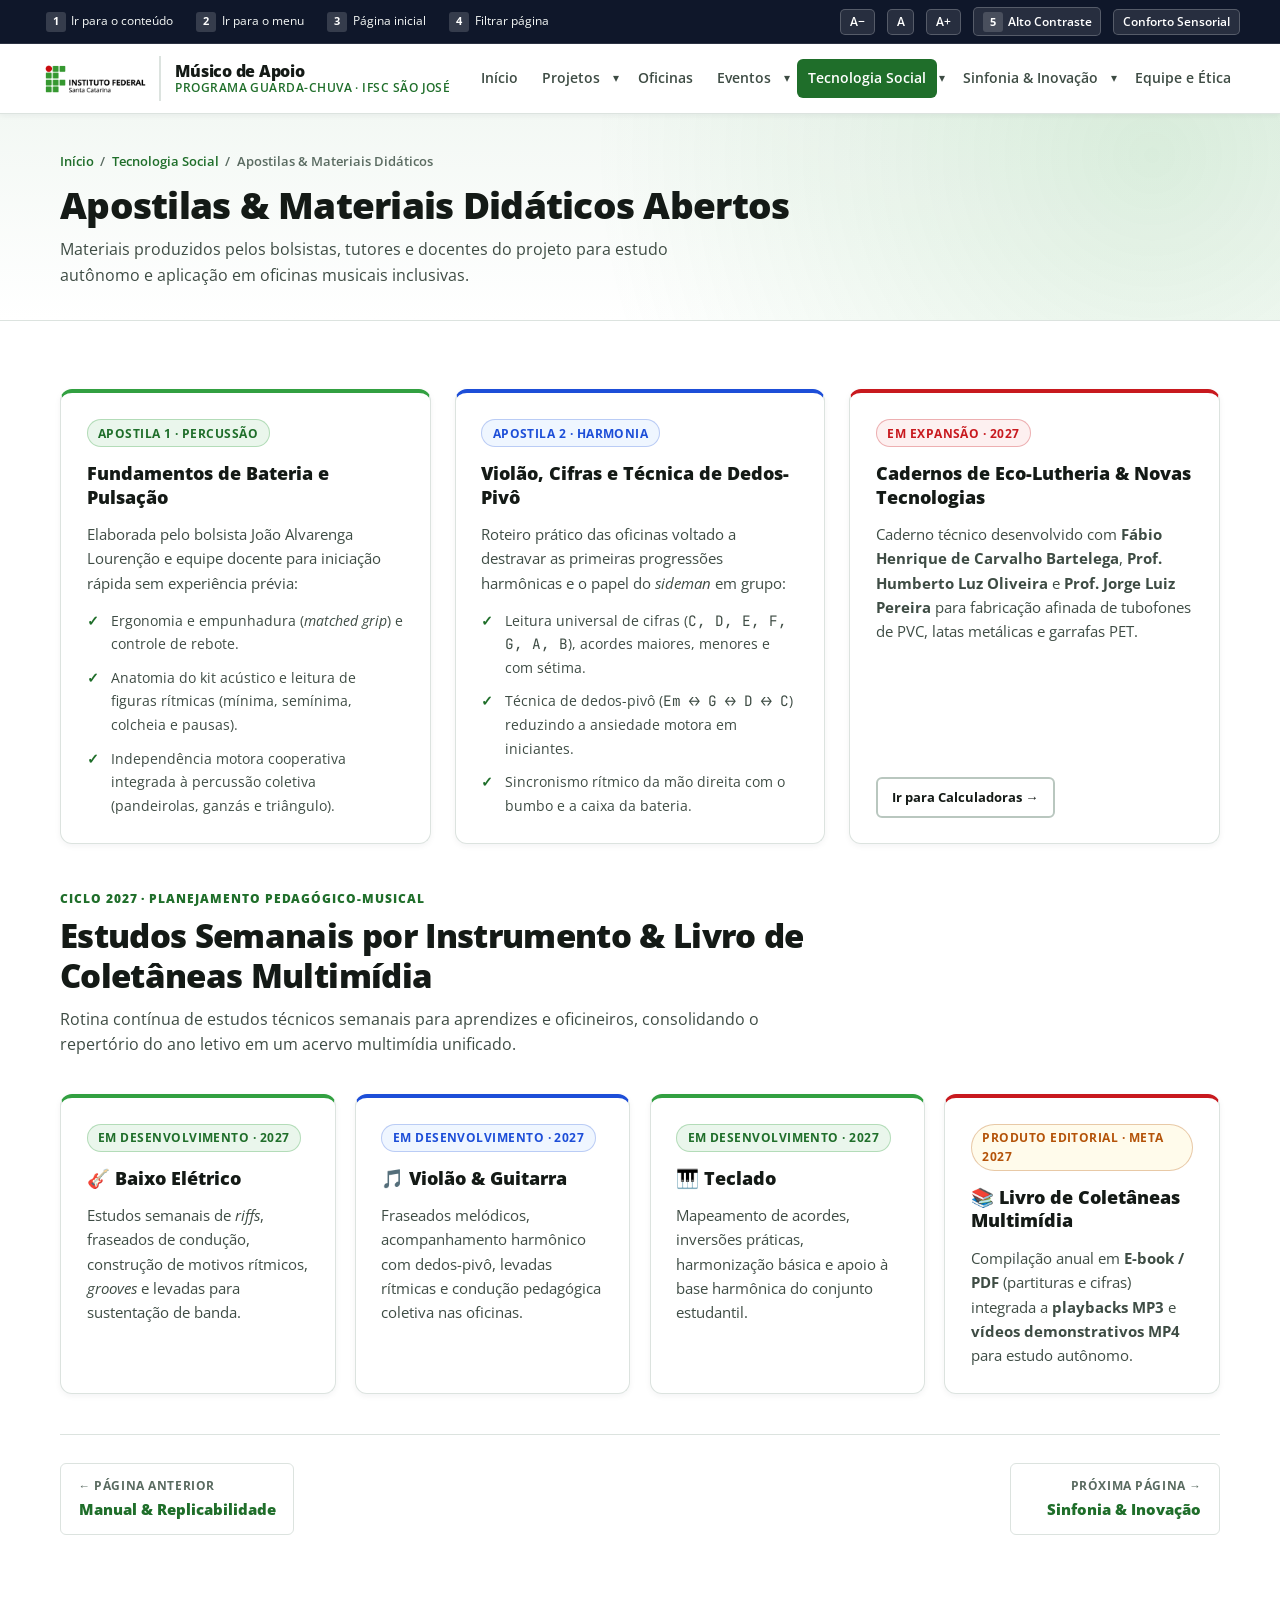
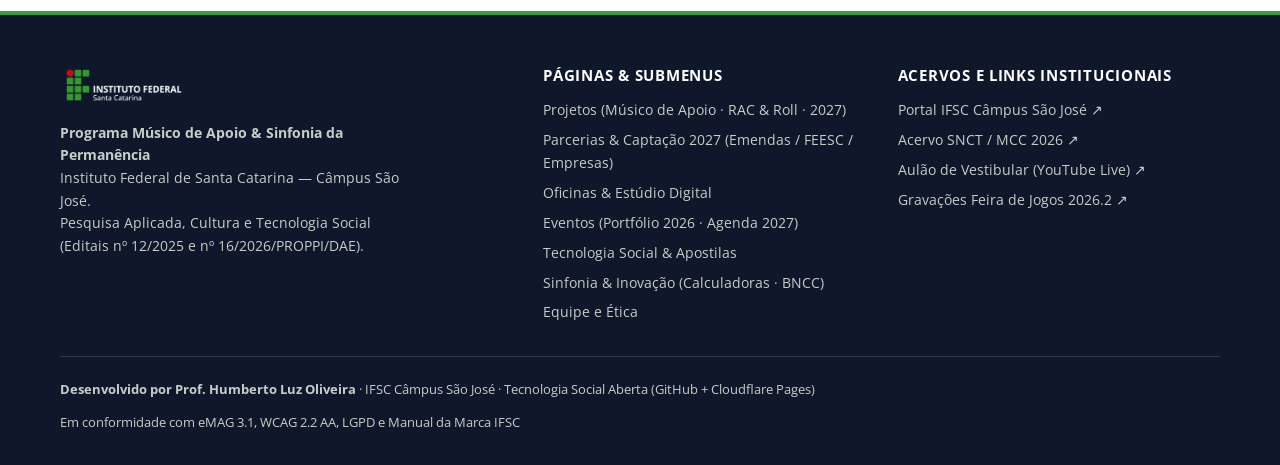
==== commit bdf66f49: "feat(v3.2): adiciona vitrine Parcerias 2027, Estudos Semanais e Roadmap 2027" ====
--- a/apostilas.html
+++ b/apostilas.html
@@ -62,7 +62,8 @@
             <ul class="dropdown-menu" aria-label="Submenu de Projetos">
               <li><a class="dropdown-link" href="projeto.html">Músico de Apoio (Base &amp; Editais)<small>Metodologia PHC/PPE, Sala de Música e ciclos PROPPI/DAE</small></a></li>
               <li><a class="dropdown-link" href="projeto-rac-and-roll.html">Banda RAC &amp; Roll<small>Projeto musical organizado pelo Prof. Jorge Luiz Pereira</small></a></li>
-              <li><a class="dropdown-link" href="projetos-futuros.html">Projetos Futuros · Ciclo 2027<small>Incubadora de novas iniciativas e oficinas em planejamento</small></a></li>
+              <li><a class="dropdown-link" href="projetos-futuros.html">Projetos Futuros · Ciclo 2027<small>Incubadora de novas iniciativas e roadmap em desenvolvimento</small></a></li>
+              <li><a class="dropdown-link" href="parcerias.html">Parcerias &amp; Captação 2027<small>Como apoiar via Emendas (MDE/LDB), FEESC ou Empresas de São José</small></a></li>
             </ul>
           </li>
           <li class="nav-item"><a class="nav-link" href="oficinas.html">Oficinas</a></li>
@@ -145,10 +146,42 @@
           <article class="card card--accent-red" data-searchable>
             <span class="pill pill--red">Em Expansão · 2027</span>
             <h3>Cadernos de Eco-Lutheria &amp; Novas Tecnologias</h3>
-            <p>Espaço destinado aos novos cadernos de montagem (tubofones PVC, membranofones metálicos, idiófonos PET) e novas soluções pedagógicas experimentadas e validadas nas próximas edições.</p>
+            <p>Caderno técnico desenvolvido com <strong>Fábio Henrique de Carvalho Bartelega</strong>, <strong>Prof. Humberto Luz Oliveira</strong> e <strong>Prof. Jorge Luiz Pereira</strong> para fabricação afinada de tubofones de PVC, latas metálicas e garrafas PET.</p>
             <div style="margin-top:auto;padding-top:0.5rem;">
               <a href="sinfonia-inovacao.html" class="btn btn-secondary btn-sm">Ir para Calculadoras →</a>
             </div>
+          </article>
+        </div>
+
+        <header class="section-header" style="margin-top:2.5rem;">
+          <span class="section-tag">Ciclo 2027 · Planejamento Pedagógico-Musical</span>
+          <h2>Estudos Semanais por Instrumento &amp; Livro de Coletâneas Multimídia</h2>
+          <p>Rotina contínua de estudos técnicos semanais para aprendizes e oficineiros, consolidando o repertório do ano letivo em um acervo multimídia unificado.</p>
+        </header>
+
+        <div class="grid-4" style="margin-bottom:1.5rem;">
+          <article class="card card--accent-green" data-searchable>
+            <span class="pill">Em Desenvolvimento · 2027</span>
+            <h3>🎸 Baixo Elétrico</h3>
+            <p>Estudos semanais de <em>riffs</em>, fraseados de condução, construção de motivos rítmicos, <em>grooves</em> e levadas para sustentação de banda.</p>
+          </article>
+
+          <article class="card card--accent-blue" data-searchable>
+            <span class="pill pill--blue">Em Desenvolvimento · 2027</span>
+            <h3>🎵 Violão &amp; Guitarra</h3>
+            <p>Fraseados melódicos, acompanhamento harmônico com dedos-pivô, levadas rítmicas e condução pedagógica coletiva nas oficinas.</p>
+          </article>
+
+          <article class="card card--accent-green" data-searchable>
+            <span class="pill">Em Desenvolvimento · 2027</span>
+            <h3>🎹 Teclado</h3>
+            <p>Mapeamento de acordes, inversões práticas, harmonização básica e apoio à base harmônica do conjunto estudantil.</p>
+          </article>
+
+          <article class="card card--accent-red" data-searchable>
+            <span class="pill pill--amber">Produto Editorial · Meta 2027</span>
+            <h3>📚 Livro de Coletâneas Multimídia</h3>
+            <p>Compilação anual em <strong>E-book / PDF</strong> (partituras e cifras) integrada a <strong>playbacks MP3</strong> e <strong>vídeos demonstrativos MP4</strong> para estudo autônomo.</p>
           </article>
         </div>
 
@@ -177,6 +210,7 @@
           <h3>Páginas &amp; Submenus</h3>
           <ul class="footer-links">
             <li><a href="projeto.html">Projetos (Músico de Apoio · RAC &amp; Roll · 2027)</a></li>
+            <li><a href="parcerias.html">Parcerias &amp; Captação 2027 (Emendas / FEESC / Empresas)</a></li>
             <li><a href="oficinas.html">Oficinas &amp; Estúdio Digital</a></li>
             <li><a href="eventos.html">Eventos (Portfólio 2026 · Agenda 2027)</a></li>
             <li><a href="tecnologia-social.html">Tecnologia Social &amp; Apostilas</a></li>
--- a/assets/css/style.css
+++ b/assets/css/style.css
@@ -998,6 +998,12 @@
   background: var(--accent-blue-soft);
   color: var(--accent-blue);
   border-color: rgba(29, 78, 216, 0.25);
+}
+
+.pill--amber {
+  background: var(--accent-amber-soft);
+  color: var(--accent-amber);
+  border-color: rgba(180, 83, 9, 0.3);
 }
 
 .check-list {
